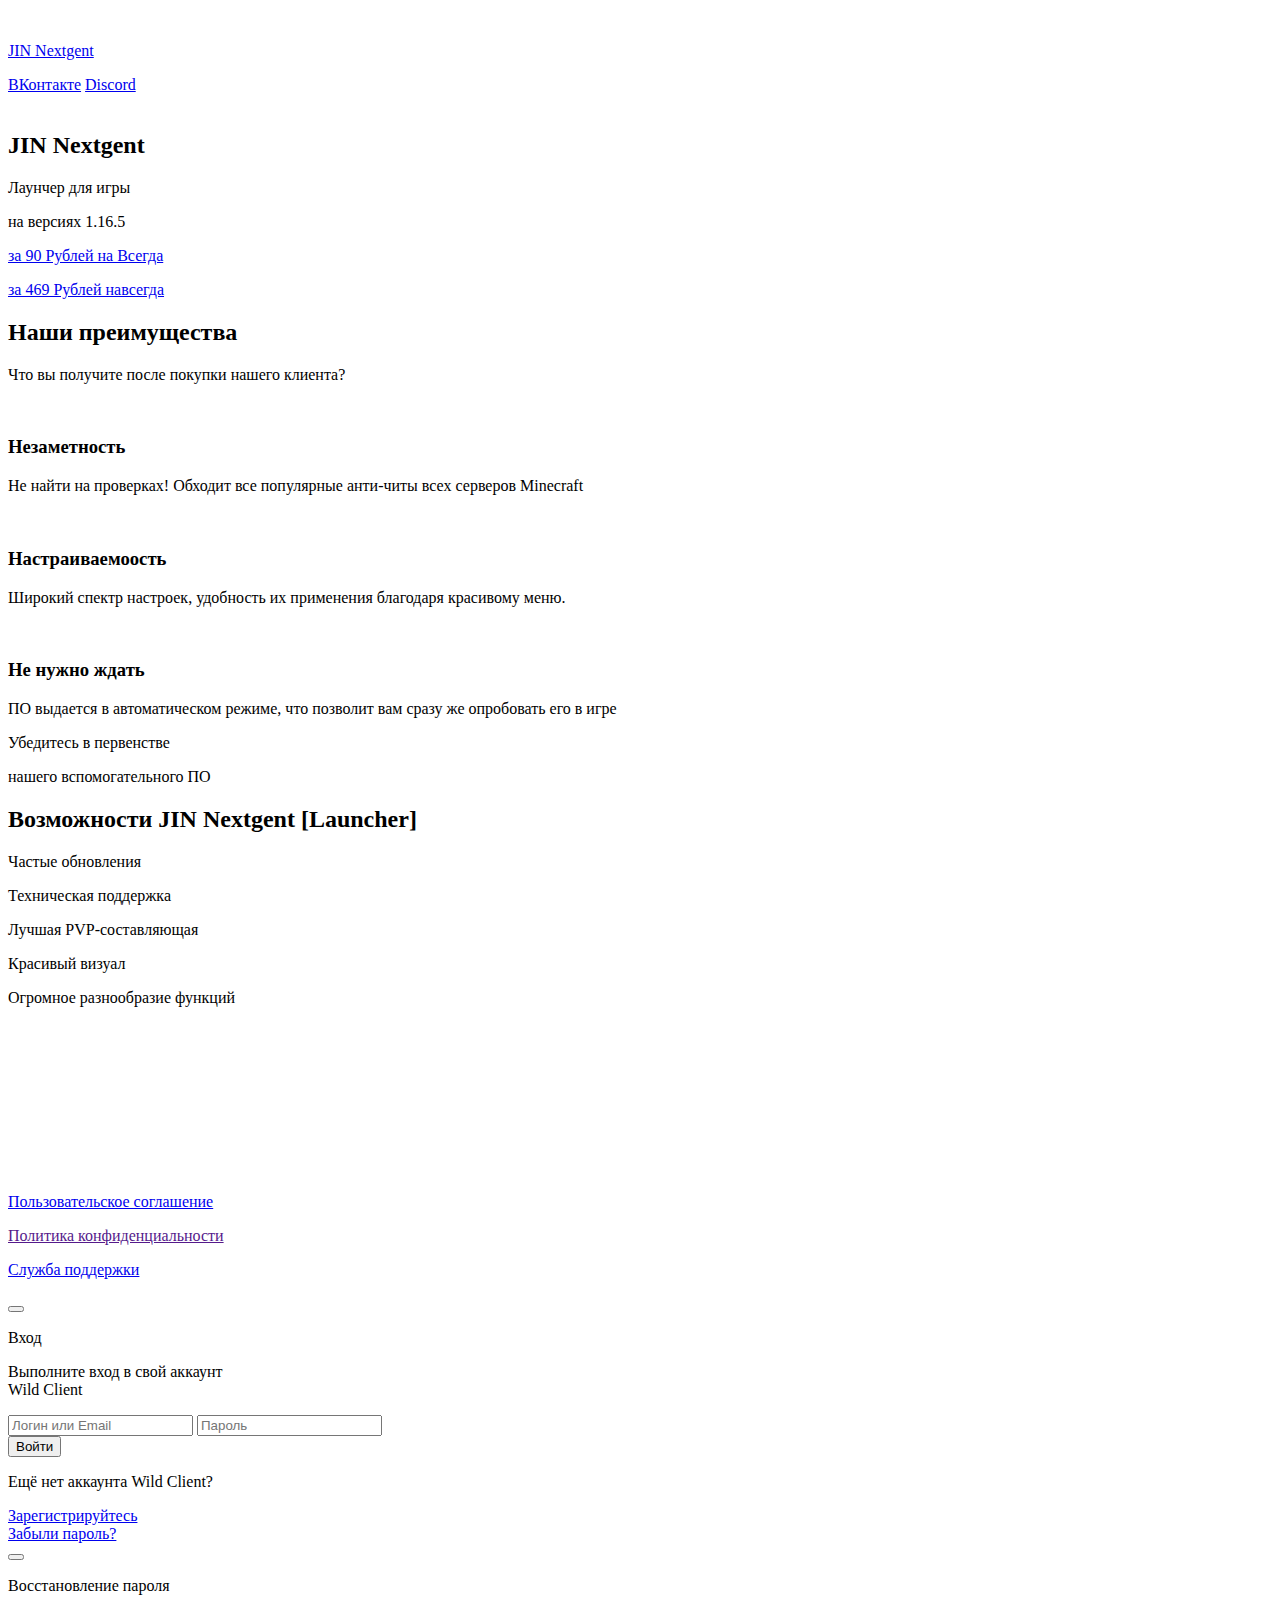
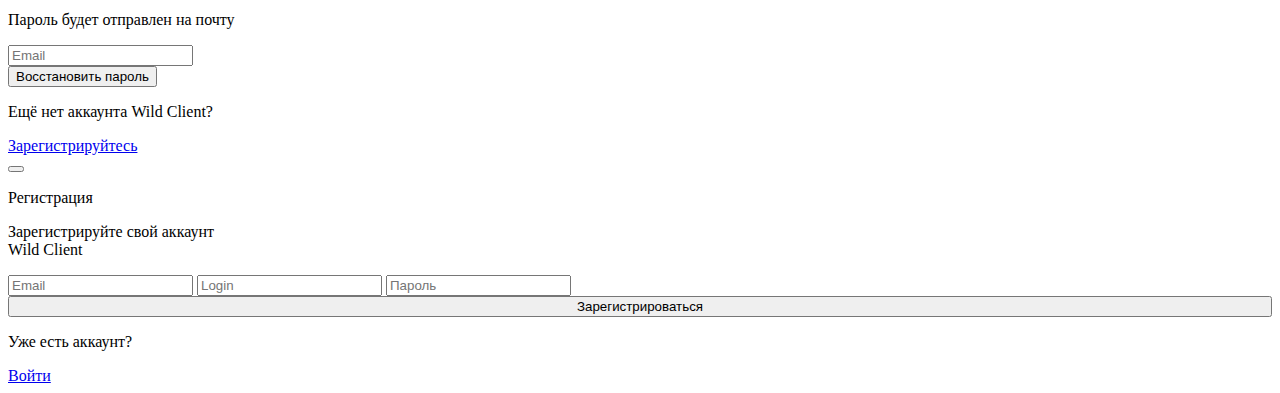
==== index.html @ 007353ff "Add files via upload" ====
<!doctype html>
<html lang="ru">
<head>
  <meta name="verification" content="792c7b5aae4a79e78aaeda80516ae2ac" />
  <meta charset="UTF-8">
  <meta name="viewport" content="width=device-width, user-scalable=no, initial-scale=1.0, maximum-scale=1.0, minimum-scale=1.0">
  <meta http-equiv="X-UA-Compatible" content="ie=edge">
  <title>JIN Nextgent</title>
  <meta name="description" content="JIN Nextgent HVH and Legit Gaming Software">
  <meta name="keywords" content="чит для майнкрафт 1.16.5,">
  <link rel="icon" type="image/png" href="res/icon.png" />
  <link rel="stylesheet" href="assets/css/normalize.css">
  <link rel="stylesheet" href="assets/css/style.css@v=44.css">
  <link rel="stylesheet" href="assets/css/media.css@v=33.css">
  <link rel="preconnect" href="https://fonts.googleapis.com">
  <link rel="preconnect" href="https://fonts.gstatic.com" crossorigin>
  <link href="https://fonts.googleapis.com/css2?family=Montserrat:wght@400;600&display=swap" rel="stylesheet">
  <link rel="stylesheet" href="assets/micromodal.css@v=55.css">
  <script type="text/javascript" src="assets/micromodal.min.js"></script>
  <script src="https://www.google.com/recaptcha/api.js" async defer></script>
</head>
<body>
<!-- Yandex.Metrika counter -->
<script type="text/javascript" >
   (function(m,e,t,r,i,k,a){m[i]=m[i]||function(){(m[i].a=m[i].a||[]).push(arguments)};
   m[i].l=1*new Date();
   for (var j = 0; j < document.scripts.length; j++) {if (document.scripts[j].src === r) { return; }}
   k=e.createElement(t),a=e.getElementsByTagName(t)[0],k.async=1,k.src=r,a.parentNode.insertBefore(k,a)})
   (window, document, "script", "https://mc.yandex.ru/metrika/tag.js", "ym");

   ym(95523201, "init", {
        clickmap:true,
        trackLinks:true,
        accurateTrackBounce:true,
        webvisor:true
   });
</script>
<noscript><div><img src="https://mc.yandex.ru/watch/95523201" style="position:absolute; left:-9999px;" alt="" /></div></noscript>
<!-- /Yandex.Metrika counter -->
<div class="container">
  <header class="header">
    <img class="burger-menu" src="assets/img/burger-menu-svgrepo-com.svg" alt="">
    <a class="header__logo" href="account.html">
      <img src="assets/img/W&#32;(1).svg" alt="">
      <p>JIN Nextgent</span></p>
    </a>
    <div class="header__links">
      <a href="https://vk.com/club224148568" target="_blank">ВКонтакте</a>
      <a href="https://discord.gg/X8xkBDRKAW" target="_blank">Discord</a>
      </a>
          </div>
  </header>
  <div class="main" id="buy">
    <div class="main__layout"></div>
    <img src="img/maingbgif.gif" alt="">
    <div class="main__content">
      <div class="main__sign">
        <h2>JIN Nextgent</span></h2>
        <p>Лаунчер для игры</p>
        <p>на версиях 1.16.5</p>
      </div>
      <div class="main__buttons">
        <div>
          <a class="main__button" href="#" data-micromodal-trigger="modal-login"Купить на Всегда вк
          <br> за 90 Рублей на Всегда</a>
          <p class="main__button_sign" style="color: #18ff03;"></p>
        </div>
        <div>
          <a class="main__button" href="#" data-micromodal-trigger="modal-login"Купить навсегда
          <br> за 469 Рублей навсегда</a>
          <p class="main__button_sign" style="color: #FFF;"></p>
        </div>
        </div>
      </div>
    </div>

  </div>
  <div class="advantages" id="advantages">
    <div class="advantages__sign">
      <h2>Наши преимущества</h2>
      <p>Что вы получите после покупки нашего клиента?</p>
    </div>
    <div class="advantages__cards">
      <div class="advantages__card">
        <img class="advantages__card__hide" src="assets/img/Hide&#32;Icon.svg" alt="">
        <h3>Незаметность</h3>
        <p>Не найти на проверках!
          Обходит все популярные
          анти-читы
          всех серверов Minecraft</p>
      </div>
      <div class="advantages__card">
        <img class="advantages__card__setting" src="assets/img/Settings&#32;Icon.svg" alt="">
        <h3>Настраиваемоость</h3>
        <p>Широкий спектр настроек,
          удобность их применения
          благодаря красивому меню.</p>
      </div>
      <div class="advantages__card">
        <img class="advantages__card__wait" src="assets/img/Buy&#32;Icon.svg" alt="">
        <h3>Не нужно ждать</h3>
        <p>ПО выдается в
          автоматическом режиме,
          что позволит вам сразу же
          опробовать его в игре</p>
      </div>
    </div>
    <div class="advantages__text">
      <p>Убедитесь в первенстве </p>
      <p> нашего вспомогательного ПО</p>
    </div>
  </div>
  <div class="video" id="video">
    <div class="video__description">
      <h2>Возможности
        JIN Nextgent</span> [Launcher]</h2>
      <p>Частые обновления</p>
      <p>Техническая поддержка</p>
      <p>Лучшая PVP-составляющая</p>
      <p>Красивый визуал</p>
      <p>Огромное разнообразие функций</p>
    </div>
    <div class="video__player">
      <iframe src="https://www.youtube.com/embed/nTDAx27y9zM" title="Jin Nextgent" frameborder="0" allow="accelerometer; autoplay; clipboard-write; encrypted-media; gyroscope; picture-in-picture; web-share" allowfullscreen></iframe>
      <!-- <img src="/assets/img/videoplayback.jpg" alt=""> -->
    </div>
  </div>
    </div>
    <div class="support__right">
				<p><a href="eula.php.html#eula">Пользовательское соглашение</a></p>
				<p><a href="">Политика конфиденциальности</a></p>
        <p><a href="https://discord.gg/f2spKGQrSP">Служба поддержки</a></p>
    </div>
  </div>
</div>


<div class="modal micromodal-slide" id="modal-login" aria-hidden="true">
  <div class="modal__overlay" tabindex="-1" data-micromodal-close>
    <div class="modal__container login_container" role="dialog" aria-modal="true" aria-labelledby="modal-1-title">
      <button class="modal__close" aria-label="Close modal" data-micromodal-close></button>
      <div class="enter">
        <p class="enter__text__big">Вход</p>
        <p class="enter__text__small">Выполните вход в свой аккаунт <br>Wild Client</p>
      </div>
      <div class="inputs">
        <input class="inputs__login" name="email" placeholder="Логин или Email" type="text">
        <input class="inputs__password" name="password" placeholder="Пароль" type="password">
      </div>
      <div class="g-recaptcha" data-sitekey="6Lepg8IbAAAAAD95riOxBFDzGsecM2KhegOT7JSE"></div>
      <div class="actions">
        <button class="actions__enter" id="btnLogin">Войти</button>
        <p class="actions__text actions__text_error" style="color:red"></p>
        <p class="actions__text">Ещё нет аккаунта Wild Client?</p>
        <a href="account.html#" class="actions__link" data-micromodal-trigger="modal-reg">Зарегистрируйтесь</a><br>
        <a href="account.html#" class="actions__link" data-micromodal-trigger="modal-reset">Забыли пароль?</a>
      </div>
    </div>
  </div>
</div>

<div class="modal micromodal-slide" id="modal-reset" aria-hidden="true">
  <div class="modal__overlay" tabindex="-1" data-micromodal-close>
    <div class="modal__container login_container" role="dialog" aria-modal="true" aria-labelledby="modal-1-title">
      <button class="modal__close" aria-label="Close modal" data-micromodal-close></button>
      <div class="enter">
        <p class="enter__text__big">Восстановление пароля</p>
        <p class="enter__text__small">Пароль будет отправлен на почту</p>
      </div>
      <div class="inputs">
        <input class="inputs__login" name="email" placeholder="Email" type="text">
      </div>
      <div class="g-recaptcha" data-sitekey="6Lepg8IbAAAAAD95riOxBFDzGsecM2KhegOT7JSE"></div>
      <div class="actions">
        <button class="actions__enter" id="btnReset">Восстановить пароль</button>
        <p class="actions__text actions__text_error" style="color:red"></p>
        <p class="actions__text">Ещё нет аккаунта Wild Client?</p>
        <a href="account.html" class="actions__link">Зарегистрируйтесь</a><br>
      </div>
    </div>
  </div>
</div>

<div class="modal micromodal-slide" id="modal-reg" aria-hidden="true">
  <div class="modal__overlay" tabindex="-1" data-micromodal-close>
    <div class="modal__container login_container" role="dialog" aria-modal="true" aria-labelledby="modal-1-title">
      <button class="modal__close" aria-label="Close modal" data-micromodal-close></button>
      <div class="enter">
        <p class="enter__text__big">Регистрация</p>
        <p class="enter__text__small">Зарегистрируйте свой аккаунт <br>Wild Client</p>
      </div>
      <div class="inputs">
        <input class="inputs__login" name="email" placeholder="Email" type="text">
        <input class="inputs__login" name="login" placeholder="Login" type="text">
        <input class="inputs__password" name="password" placeholder="Пароль" type="password">
      </div>
      <div class="g-recaptcha" data-sitekey="6Lepg8IbAAAAAD95riOxBFDzGsecM2KhegOT7JSE"></div>
      <!-- <a href="#" class="lost-password">Забыли пароль?</a> -->
      <div class="actions">
        <button class="actions__enter" style="width: 100%" id="btnRegister">Зарегистрироваться</button>
        <p class="actions__text actions__text_error" style="color:red"></p>
        <p class="actions__text">Уже есть аккаунт?</p>
        <a href="account.html#" class="actions__link" data-micromodal-trigger="modal-login">Войти</a>
      </div>
    </div>
  </div>
</div>

<script data-cfasync="false" src="cdn-cgi/scripts/5c5dd728/cloudflare-static/email-decode.min.js"></script><script src="https://cdnjs.cloudflare.com/ajax/libs/fetch/3.6.2/fetch.min.js"></script>
<script type="text/javascript">
  MicroModal.init({
    disableScroll: true,
    disableFocus: false,
  });

  document.getElementById('btnLogin').addEventListener("click", function() {
    var loginErrorText = document.querySelector("#modal-login .actions__text_error");
    let formData = new FormData();
    formData.append('signin', '1');
    formData.append('email', document.querySelector("#modal-login .inputs__login").value);
    formData.append('password', document.querySelector("#modal-login .inputs__password").value);
    formData.append('g-recaptcha-response', document.querySelector("#modal-login [name='g-recaptcha-response']").value);
    fetch("/auth.php",
            {
              method: "POST",
              body: formData
            })
            .then(async function(res){
              var resText = await res.text();
              if (resText === ""){
                loginErrorText.innerText = 'Неизвестная ошибка!';
              } else if (resText === "OK"){
                location.href = 'https://wildclient.ru/account';
              } else {
                loginErrorText.innerText = resText;
              }
            })
  });
  document.getElementById('btnRegister').addEventListener("click", function() {
    var loginErrorText = document.querySelector("#modal-reg .actions__text_error");
    let formData = new FormData();
    formData.append('signup', '1');
    formData.append('email', document.querySelector("#modal-reg .inputs__login[name='email']").value);
    formData.append('login', document.querySelector("#modal-reg .inputs__login[name='login']").value);
    formData.append('password', document.querySelector("#modal-reg .inputs__password").value);
    formData.append('g-recaptcha-response', document.querySelector("#modal-reg [name='g-recaptcha-response']").value);
    fetch("/auth.php",
            {
              method: "POST",
              body: formData
            })
            .then(async function(res){
              var resText = await res.text();
              if (resText === ""){
                loginErrorText.innerText = 'Неизвестная ошибка!';
              } else if (resText === "OK"){
                location.href = 'https://wildclient.ru/account';
              } else {
                loginErrorText.innerText = resText;
              }
            })
  });
  document.getElementById('btnReset').addEventListener("click", function() {
    var loginErrorText = document.querySelector("#modal-reset .actions__text_error");
    let formData = new FormData();
    formData.append('reset_password', '1');
    formData.append('email', document.querySelector("#modal-reset .inputs__login[name='email']").value);
    formData.append('g-recaptcha-response', document.querySelector("#modal-reset [name='g-recaptcha-response']").value);
    fetch("/auth.php",
            {
              method: "POST",
              body: formData
            })
            .then(async function(res){
              var resText = await res.text();
              if (resText === ""){
                loginErrorText.innerText = 'Неизвестная ошибка!';
              } else if (resText === "OK"){
                loginErrorText.innerText = 'Письмо выслано на почту.';
              } else {
                loginErrorText.innerText = resText;
              }
            })
  });
</script>

</body>
</html>
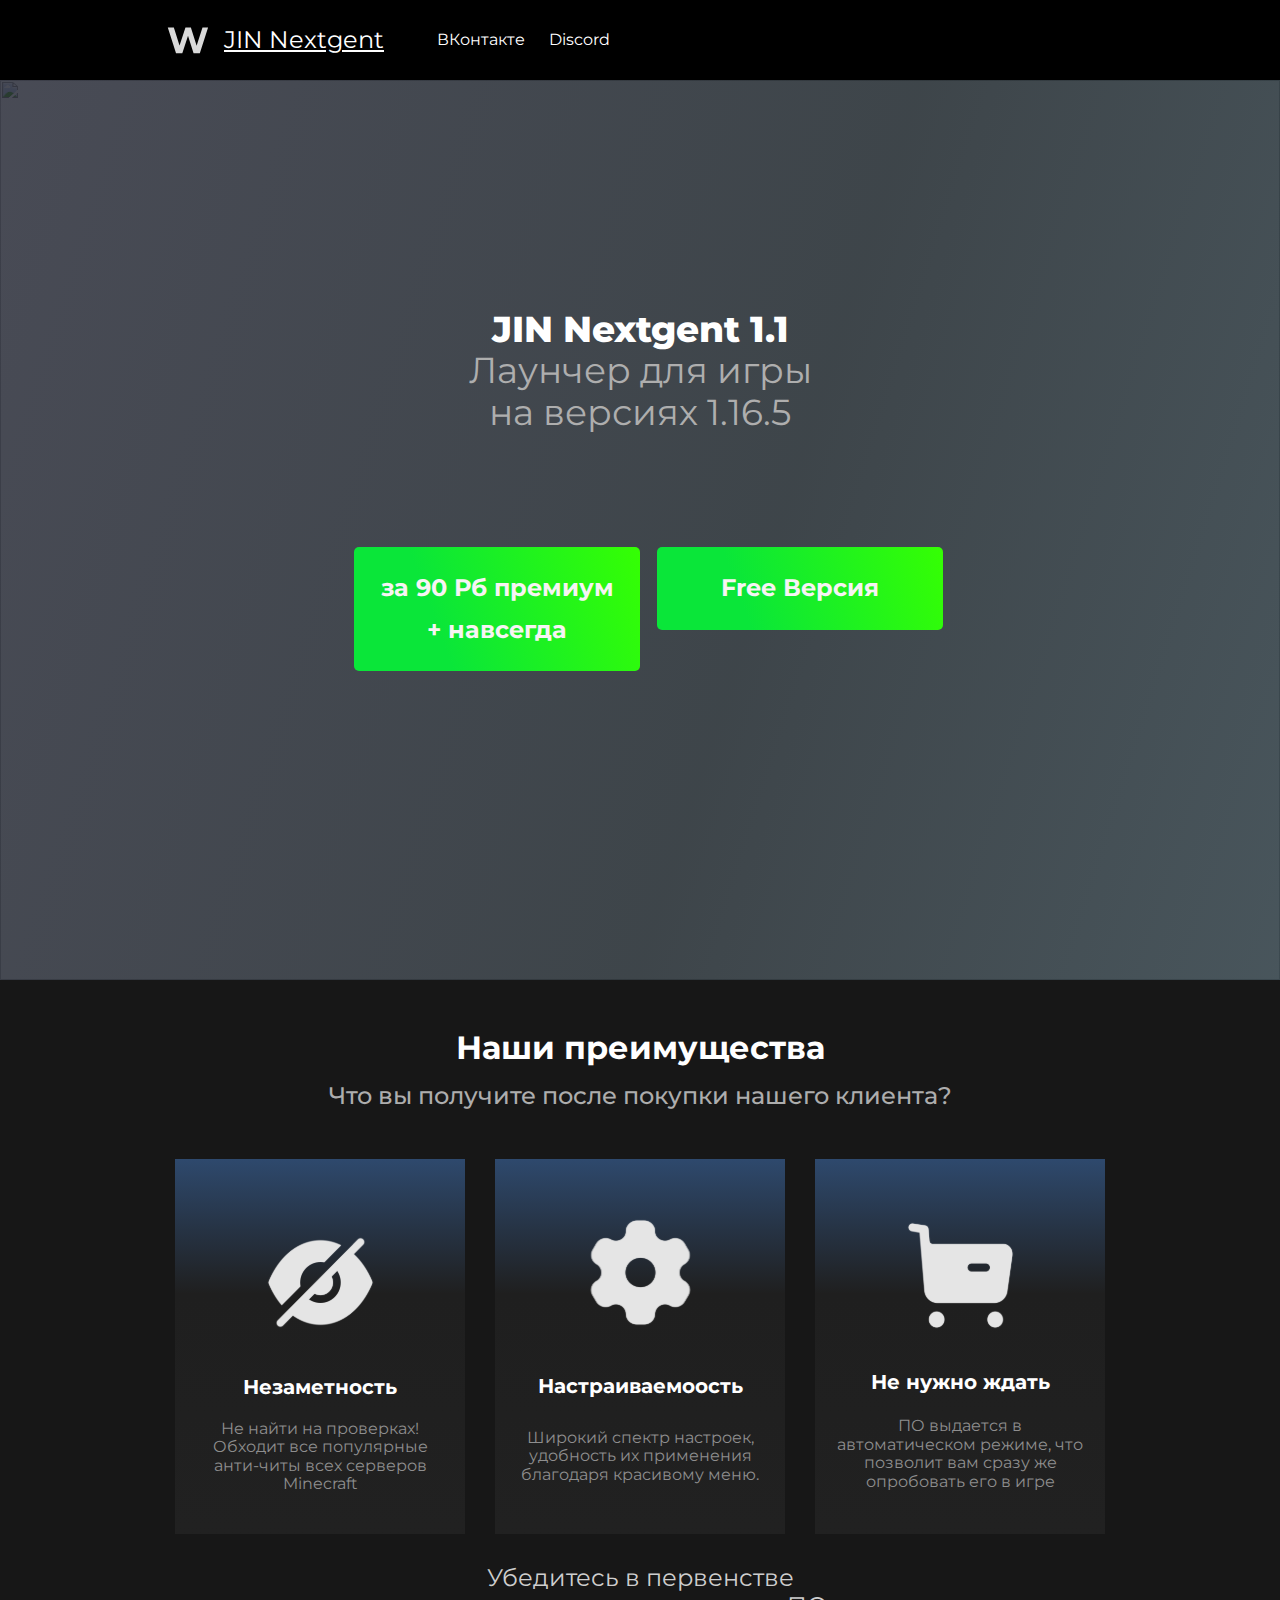
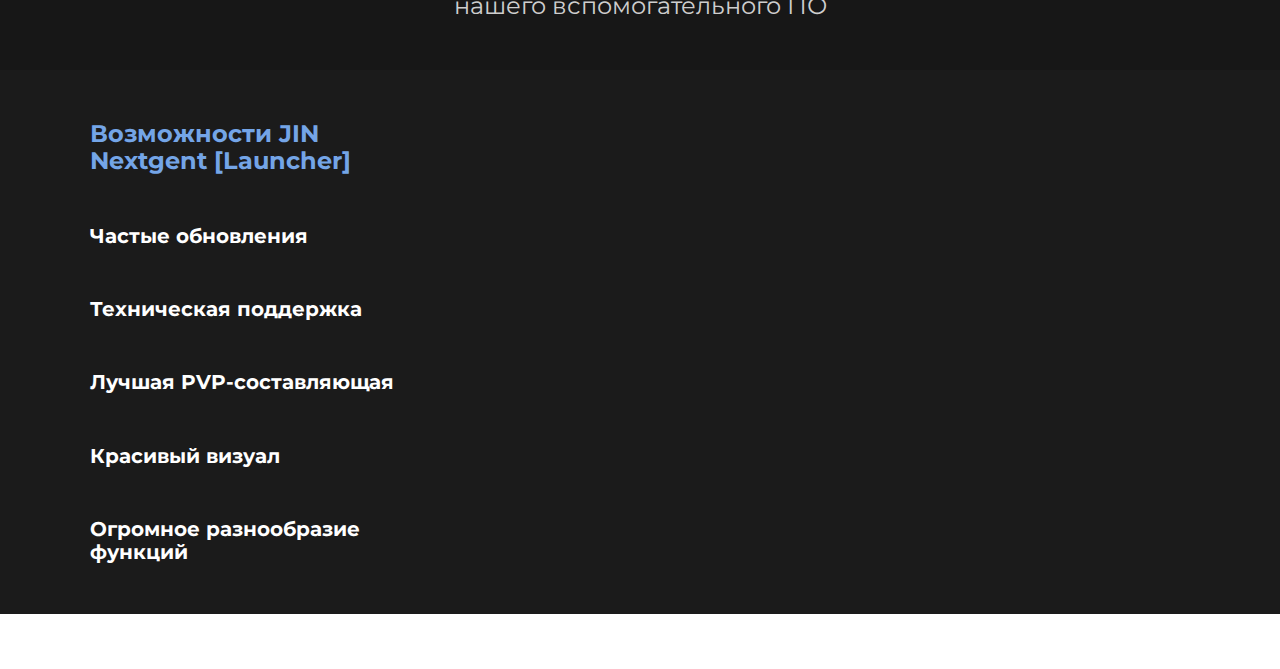
==== commit d0373f0d: "index.html" ====
--- a/index.html
+++ b/index.html
@@ -45,8 +45,8 @@
       <p>JIN Nextgent</span></p>
     </a>
     <div class="header__links">
-      <a href="https://vk.com/club224148568" target="_blank">ВКонтакте</a>
-      <a href="https://discord.gg/X8xkBDRKAW" target="_blank">Discord</a>
+      <a href="https://vk.com/jinextgent" target="_blank">ВКонтакте</a>
+      <a href="https://discord.gg/mJr3y9XADA" target="_blank">Discord</a>
       </a>
           </div>
   </header>
@@ -55,19 +55,19 @@
     <img src="img/maingbgif.gif" alt="">
     <div class="main__content">
       <div class="main__sign">
-        <h2>JIN Nextgent</span></h2>
+        <h2>JIN Nextgent 1.1</span></h2>
         <p>Лаунчер для игры</p>
         <p>на версиях 1.16.5</p>
       </div>
       <div class="main__buttons">
         <div>
-          <a class="main__button" href="#" data-micromodal-trigger="modal-login"Купить на Всегда вк
-          <br> за 90 Рублей на Всегда</a>
+          <a class="main__button" href="https://vk.com/jinextgent?w=product-224148568_8950917%2Fquery"
+          <br> за 90 Рб премиум + навсегда </a>
           <p class="main__button_sign" style="color: #18ff03;"></p>
         </div>
         <div>
-          <a class="main__button" href="#" data-micromodal-trigger="modal-login"Купить навсегда
-          <br> за 469 Рублей навсегда</a>
+          <a class="main__button" href="https://vk.com/jinextgent?w=product-224148568_8952605%2Fquery"
+          <br> Free Версия </a>
           <p class="main__button_sign" style="color: #FFF;"></p>
         </div>
         </div>
--- a/assets/css/style.css@v=44.css
+++ b/assets/css/style.css@v=44.css
@@ -0,0 +1,377 @@
+
+html {
+    box-sizing: border-box;
+    font-size: 16px;
+    font-family: 'Montserrat';
+}
+
+*, *:before, *:after {
+    box-sizing: inherit;
+}
+
+body, h1, h2, h3, h4, h5, h6, p, ol, ul {
+    margin: 0;
+    padding: 0;
+    font-weight: normal;
+}
+
+body {
+    display: flex;
+    flex-direction: column;
+    width: 100%;
+    max-width: 100%;
+    overflow-x: hidden;
+}
+
+ol, ul {
+    list-style: none;
+}
+
+.container {
+    display: flex;
+    flex-direction: column;
+    justify-content: center;
+    width: 100vw;
+}
+
+.header {
+    display: grid;
+    grid-template-columns: 1fr 1fr 1fr;
+    align-items: center;
+    justify-items: center;
+    background-color: #000000;
+    width: 100vw;
+    height: 80px;
+    color: white;
+}
+
+.burger-menu{
+display: none;
+}
+
+.header__logo{
+    display: flex;
+    justify-self: end;
+    align-self: center;
+    padding-right: 10%;
+    gap: 15px;
+    font-size: 24px;
+    color: #fff;
+}
+.header__logo:visited{
+  color: #fff;
+}
+.header__links{
+    justify-self: start;
+}
+.header__links > a {
+    color: white;
+    text-decoration: none;
+    padding: 8px 10px 8px 10px;
+    font-size: 16px;
+}
+.header__links > a:hover{
+    color: #79ABF6;
+}
+.header__buttons{
+    display:flex;
+
+}
+.header__buttons :hover{
+    display:flex;
+    color: #79ABF6;
+}
+.header__buttons__inside{
+    display: flex;
+    align-items: center;
+    padding-left: 10px;
+    padding-right: 10px;
+    text-decoration: none;
+    color: white;
+    cursor: pointer;
+}
+.header__buttons__inside >p{
+    padding-left: 5px;
+}
+
+.main {
+    height: 100vh;
+    display: flex;
+    flex-direction: column;
+    justify-content: start;
+    align-self: center;
+}
+.main >img{
+    position: absolute;
+    z-index: 0;
+    left: 0;
+    width: 100%;
+    height: 100%;
+}
+.main__layout{
+    left: 0;
+    width: 100%;
+    height: 100%;
+    z-index: 1;
+    position: absolute;
+    background: linear-gradient(107.56deg, rgba(30, 33, 46, 0.81) 0%, rgba(17, 26, 32, 0.81) 58.85%, rgba(30, 46, 54, 0.81) 100%);
+}
+.main__content{
+    z-index: 1;
+    display: flex;
+    flex-direction: column;
+    height: 100%;
+    padding-top: 40%;
+}
+.main > p{
+    align-self: center;
+}
+.main__sign{
+    display: flex;
+    flex-direction: column;
+    justify-content: center;
+    align-items: center;
+    color: #ffffff;
+
+}
+.main__sign > h2{
+    font-size: 36px;
+    font-weight: 800;
+}
+.main__sign > p{
+    font-size: 36px;
+    font-weight: normal;
+    color: #AEAEAE;
+}
+.main__buttons{
+    display: flex;
+    flex-direction: row;
+    gap: 3%;
+    padding-top: 20%;
+
+}
+.main__button{
+    display: block;
+    text-align: center;
+    line-height: 42px;
+    font-size: 24px;
+    min-height: 83px;
+    width: 286px;
+    font-weight: 700;
+    padding: 20px;
+    background-image: linear-gradient(70deg, #0ae639 30%, #35ff03 100%);
+    background-color: rgb(126, 139, 124);
+    border: 0 solid ;
+    border-radius: 5px;
+    color: #f7f4f4;
+    cursor: pointer;
+    transition: background .2s ease-in-out, transform .1s ease-in-out, border-radius .2s ease-in-out;
+    text-decoration: none;
+}
+.main__button:hover{
+    background-color: black;
+    background-image: none;
+    border-radius: 15px;
+}
+.main__button:active{
+    background-image: none;
+    background-color: white;
+    transform: scale(1.05);
+    color: #1F1F1F;
+}
+.main__button_sign{
+    text-align: center;
+    padding-top: 5%;
+    color: #7E7E7E;
+}
+.advantages {
+    display: flex;
+    width: 100%;
+    flex-direction: column;
+    align-self: center;
+    align-items: center;
+    padding-top: 50px;
+    padding-bottom: 50px;
+    background-color: #171717;
+
+}
+.advantages__sign{
+    display: flex;
+    flex-direction: column;
+    align-items: center;
+}
+.advantages__sign > h2{
+    color: white;
+    font-size: 32px;
+    font-weight: 700;
+    padding-bottom: 15px;
+}
+.advantages__sign > p{
+    color: #ADADAD;
+    font-size: 24px;
+    font-weight: 500;
+
+}
+
+.advantages__text{
+    display: flex;
+    flex-direction: column;
+    align-items: center;
+    font-size: 24px;
+    color: #CECECE;
+    font-weight: 500;
+    padding-top: 30px;
+}
+.advantages__cards{
+    display: flex;
+    justify-content: center;
+    align-items: stretch;
+    padding-top: 50px;
+    width: 60%;
+    gap: 30px
+}
+.advantages__card{
+    display: flex;
+    flex-direction: column;
+    align-items: center;
+    justify-content: space-evenly;
+    padding: 20px;
+    min-width: 290px;
+    min-height: 375px;
+    background: linear-gradient(180deg, rgba(46,73,109,1) 0%, rgba(31,31,31,1) 36%, rgba(33,33,33,1) 100%);
+    transition: background 0.5s ease-in-out;
+}
+.advantages__card:hover{
+    background:#2E496DFF;
+    color: white;
+}
+.advantages__card:hover >p{
+     color: white;
+ }
+.advantages__card >h3{
+    color: #FFFFFF;
+    align-self: center;
+    justify-self: flex-end;
+    font-size: 20px;
+    font-weight: bold;
+    padding-top: 10px;
+}
+.advantages__card >p{
+    color: #8E8E8E;
+    text-align: center;
+    font-size: 16px;
+    font-weight: 400;
+
+}
+
+.advantages__card__optifine{
+    padding-bottom: 40px;
+    padding-top: 50px;
+}
+.advantages__card__hide{
+    padding-top: 20px;
+}
+
+.advantages__card__wait{
+    padding-top: 10px;
+}
+.video {
+    width: 100vw;
+    min-height: 540px;
+    background-color: #1B1B1B;
+    display: flex;
+    justify-content: space-between;
+}
+.video__description{
+    display: flex;
+    flex-direction: column;
+    justify-content: space-evenly;
+    max-width: 500px;
+    padding-left: 7%;
+    padding-right: 2%;
+}
+.video__description >h2{
+    color: #74A5E7;
+    font-weight: bold;
+    font-size: 24px;
+}
+.video__description >p{
+    color: #ffffff;
+    font-weight: bold;
+    font-size: 20px;
+}
+.video__player{
+    width: 100%;
+    height: auto;
+}
+.video__player > img{
+    width: 100%;
+    min-height: 540px;
+}
+.video__player > video{
+    width: 100%;
+    min-height: 540px;
+}
+.video__player > iframe{
+    width: 100%;
+    min-height: 540px;
+}
+.support {
+    position: relative;
+    display: flex;
+    justify-content: space-evenly;
+    background-color: black;
+    color: white;
+    padding-top: 50px;
+    padding-bottom: 100px;
+    z-index: 1;
+}
+.support >img{
+    position: absolute;
+    z-index: 2;
+    height: 100%;
+    bottom: 0;
+
+}
+
+.support > div > h3{
+    font-size: 32px;
+    font-weight: 600;
+    padding-bottom: 20px;
+}
+.support > div > p{
+    padding-bottom: 20px;
+    font-size: 20px;
+    font-weight: 500;
+}
+.support__mid{
+    display: flex;
+    flex-direction: column;
+    justify-content: center;
+    align-items: center;
+}
+.support__mid >div{
+    display: flex;
+    flex-direction: row;
+    justify-content: space-around;
+    gap: 20px;
+}
+.support__mid >div >p{
+   font-size: 24px;
+}
+.support__right{
+    text-align: end;
+    flex-basis: 20%;
+}
+
+.support__left {
+    flex-basis: 20%;
+}
+
+.support__left a, .support__right a {
+    color: white;
+    text-decoration: none;
+}
+.support__left a:hover, .support__right a:hover{
+    color: #79ABF6;
+}
--- a/assets/css/media.css@v=33.css
+++ b/assets/css/media.css@v=33.css
@@ -0,0 +1,444 @@
+@media (max-width: 1200px) {
+    .header{
+        grid-template-columns: 1fr 2fr 1fr;
+    }
+    .header__links{
+        width: 100%;
+        padding-left: 20%;
+    }
+    .header__links > a {
+        padding: 5px;
+        font-size: 14px;
+    }
+    .header__logo >p{
+        display: none;
+    }
+    .header__logo >img{
+        justify-self: start;
+    }
+    /*.header__buttons__inside > p{
+        display: none;
+    }*/
+    .main{
+        height: 700px;
+    }
+    .main > img{
+        height: 700px;
+    }
+    .main__layout{
+        height: 700px;
+    }
+    .advantages__cards{
+        flex-direction: column;
+    }
+}
+@media (max-width: 769px) {
+    .header {
+        display: grid;
+        grid-template-columns:1fr 1fr;
+        align-items: center;
+        justify-items: center;
+        background-color: #000000;
+        width: 100vw;
+        height: 100px;
+        color: white;
+    }
+    /*.burger-menu{
+        display: block;
+        width: 40px;
+        height: 40px;
+        fill: white;
+    }*/
+    .header__logo{
+        justify-self: center;
+        align-self: center;
+
+    }
+    .header__links{
+        display: none;
+    }
+    .video {
+        width: 100vw;
+        min-height: 540px;
+        background-color: #1B1B1B;
+        display: flex;
+        flex-direction: column;
+        justify-content: space-between;
+        align-items: center
+    }
+    .video__description{
+        display: flex;
+        flex-direction: column;
+        gap: 20px;
+        justify-content: space-evenly;
+        max-width: 500px;
+        padding-left: 7%;
+        padding-right: 2%;
+        padding-top: 20px;
+
+    }
+    .video__description >h2{
+        color: #74A5E7;
+        font-weight: bold;
+        font-size: 24px;
+        text-align: center;
+    }
+    .video__description >p{
+        color: #ffffff;
+        font-weight: bold;
+        font-size: 20px;
+        text-align: center;
+    }
+    .video__player{
+        width: 100%;
+        height: auto;
+        margin-top: 20px;
+    }
+    .video__player > img, .video__player > video, .video__player > iframe {
+        width: 100%;
+    }
+    .support {
+        position: relative;
+        display: flex;
+        flex-direction: column;
+        justify-content: space-evenly;
+        background-color: black;
+        color: white;
+        padding-top: 50px;
+        padding-bottom: 100px;
+        z-index: 1;
+    }
+    .support >img{
+        position: absolute;
+        z-index: 2;
+        height: 100%;
+        bottom: 0;
+
+    }
+
+    .support > div > h3{
+        font-size: 32px;
+        font-weight: 600;
+        padding-bottom: 20px;
+    }
+    .support > div > p{
+        padding-bottom: 20px;
+        font-size: 20px;
+        font-weight: 500;
+    }
+    .support__mid{
+        display: flex;
+        flex-direction: column;
+        justify-content: center;
+        align-items: center;
+    }
+    .support__mid >div{
+        display: flex;
+        flex-direction: row;
+        justify-content: space-around;
+        gap: 20px;
+    }
+    .support__mid >div >p{
+        font-size: 24px;
+    }
+    .support__right{
+        text-align: end;
+        display: none;
+    }
+    .support__left{
+        display: none;
+    }
+}
+@media (max-width: 576px) {
+
+    .header {
+        display: grid;
+        grid-template-columns:1fr 1fr;
+        align-items: center;
+        justify-items: center;
+        background-color: #000000;
+        width: 100vw;
+        height: 100px;
+        color: white;
+    }
+    /*.burger-menu{
+        display: block;
+        width: 40px;
+        height: 40px;
+        fill: white;
+    }*/
+    .header__logo{
+        justify-self: center;
+        align-self: center;
+
+    }
+    .header__links{
+        display: none;
+    }
+    .main {
+        height: 600px;
+        display: flex;
+        flex-direction: column;
+        justify-content: start;
+        align-self: center;
+    }
+    .main >img{
+        position: absolute;
+        z-index: 0;
+        left: 0;
+        width: 100%;
+        height: 600px;
+    }
+    .main__layout{
+        left: 0;
+        width: 100%;
+        height: 600px;
+        z-index: 1;
+        position: absolute;
+        background: linear-gradient(107.56deg, rgba(30, 33, 46, 0.81) 0%, rgba(17, 26, 32, 0.81) 58.85%, rgba(30, 46, 54, 0.81) 100%);
+    }
+    .main__content{
+        z-index: 1;
+        display: flex;
+        flex-direction: column;
+        height: 100%;
+        padding-top: 40%;
+    }
+    .main > p{
+        align-self: center;
+    }
+    .main__sign{
+        display: flex;
+        flex-direction: column;
+        justify-content: center;
+        align-items: center;
+        color: #ffffff;
+
+    }
+    .main__sign > h2{
+        font-size: 24px;
+        font-weight: 800;
+    }
+    .main__sign > p{
+        font-size: 18px;
+        font-weight: normal;
+        color: #AEAEAE;
+    }
+    .main__buttons{
+        display: flex;
+        flex-direction: row;
+        justify-content: space-around;
+        gap: 3%;
+
+    }
+    .main__button{
+        background-image: linear-gradient(70deg, #354ba6 30%, #2c77a6 100%);
+        border: 0px solid ;
+        color: #f7f4f4;
+        width: 120px;
+        height: 60px;
+        font-size: 12px;
+        font-weight: 700;
+        padding-bottom: 20px;
+        cursor: pointer;
+        line-height: inherit!important;
+    }
+    .main__button:hover{
+        background-image: linear-gradient(70deg, #000002 30%, #000000 100%);
+        transition-duration: 1s
+    }
+    .main__button_sign{
+        text-align: center;
+        color: #7E7E7E;
+    }
+    .advantages {
+        display: flex;
+        width: 100%;
+        flex-direction: column;
+        align-self: center;
+        align-items: center;
+        padding-top: 50px;
+        padding-bottom: 50px;
+        background-color: #171717;
+
+    }
+    .advantages__sign{
+        display: flex;
+        flex-direction: column;
+        align-items: center;
+    }
+    .advantages__sign > h2{
+        color: white;
+        font-size: 24px;
+        font-weight: 700;
+        padding-bottom: 15px;
+    }
+    .advantages__sign > p{
+        color: #ADADAD;
+        font-size: 12px;
+        font-weight: 500;
+
+    }
+
+    .advantages__text{
+        display: flex;
+        flex-direction: column;
+        align-items: center;
+        font-size: 18px;
+        color: #CECECE;
+        font-weight: 500;
+        padding-top: 30px;
+    }
+    .advantages__cards{
+        display: flex;
+        justify-content: center;
+        padding-top: 50px;
+        width: 60%;
+    }
+    .advantages__card{
+        display: flex;
+        flex-direction: column;
+        align-items: center;
+        justify-content: space-evenly;
+        background: linear-gradient(180deg, rgba(46,73,109,1) 0%, rgba(31,31,31,1) 36%, rgba(33,33,33,1) 100%);
+        transition: background 0.5s ease;
+        min-width: auto!important;
+    }
+    .advantages__card:hover{
+        background:#2E496DFF;
+        color: white;
+    }
+    .advantages__card:hover >p{
+        color: white;
+    }
+    .advantages__card >h3{
+        color: #FFFFFF;
+        align-self: center;
+        justify-self: flex-end;
+        font-size: 18px;
+        font-weight: bold;
+        padding-top: 10px;
+    }
+    .advantages__card >p{
+        color: #8E8E8E;
+        text-align: center;
+        font-size: 14px;
+        font-weight: 400;
+
+    }
+
+    .advantages__card__optifine{
+        padding-bottom: 40px;
+        padding-top: 50px;
+    }
+    .advantages__card__hide{
+        padding-top: 20px;
+    }
+
+    .advantages__card__wait{
+        padding-top: 10px;
+    }
+    .video {
+        width: 100vw;
+        min-height: 540px;
+        background-color: #1B1B1B;
+        display: flex;
+        flex-direction: column;
+        justify-content: space-between;
+    }
+    .video__description{
+        display: flex;
+        flex-direction: column;
+        gap: 20px;
+        justify-content: space-evenly;
+        max-width: 500px;
+        padding-left: 7%;
+        padding-right: 2%;
+        padding-top: 20px;
+    }
+    .video__description >h2{
+        color: #74A5E7;
+        font-weight: bold;
+        font-size: 24px;
+    }
+    .video__description >p{
+        color: #ffffff;
+        font-weight: bold;
+        font-size: 20px;
+    }
+    .video__player{
+        width: 100%;
+        height: auto;
+        margin-top: 20px;
+    }
+    .video__player > img, .video__player > video, .video__player > iframe {
+        width: 100%;
+    }
+    .support {
+        position: relative;
+        display: flex;
+        flex-direction: column;
+        justify-content: space-evenly;
+        background-color: black;
+        color: white;
+        padding-top: 50px;
+        padding-bottom: 100px;
+        z-index: 1;
+    }
+    .support >img{
+        position: absolute;
+        z-index: 2;
+        height: 100%;
+        bottom: 0;
+
+    }
+
+    .support > div > h3{
+        font-size: 32px;
+        font-weight: 600;
+        padding-bottom: 20px;
+    }
+    .support > div > p{
+        padding-bottom: 20px;
+        font-size: 20px;
+        font-weight: 500;
+    }
+    .support__mid{
+        display: flex;
+        flex-direction: column;
+        justify-content: center;
+        align-items: center;
+    }
+    .support__mid >div{
+        display: flex;
+        flex-direction: row;
+        justify-content: space-around;
+        gap: 20px;
+    }
+    .support__mid >div >p{
+        font-size: 24px;
+    }
+    .support__right{
+        text-align: end;
+        display: none;
+    }
+    .support__left{
+        display: none;
+    }
+}
+
+
+@media (max-width: 769px) {
+    .login_container{
+        padding:  70px 120px 70px 120px;
+    }
+}
+@media (max-width: 576px) {
+    .login_container{
+        padding:  30px 40px 30px 40px;
+    }
+    .enter__text__big{
+        font-size: 30px;
+        font-weight: 600;
+    }
+}--- a/assets/micromodal.css@v=55.css
+++ b/assets/micromodal.css@v=55.css
@@ -0,0 +1,236 @@
+.modal__overlay {
+  position: fixed;
+  top: 0;
+  left: 0;
+  right: 0;
+  bottom: 0;
+  background: rgba(0,0,0,0.6);
+  display: flex;
+  justify-content: center;
+  align-items: center;
+}
+
+.modal__container {
+  background-color: #fff;
+  padding: 30px;
+  max-width: 500px;
+  max-height: 100vh;
+  border-radius: 4px;
+  overflow-y: auto;
+  box-sizing: border-box;
+  position: relative;
+}
+
+.modal__header {
+  display: flex;
+  justify-content: space-between;
+  align-items: center;
+}
+
+.modal__title {
+  margin-top: 0;
+  margin-bottom: 0;
+  font-weight: 600;
+  font-size: 1.25rem;
+  line-height: 1.25;
+  color: #00449e;
+  box-sizing: border-box;
+}
+
+.modal__close {
+  cursor: pointer;
+  background: transparent;
+  border: 0;
+  height: 30px;
+  width: 30px;
+  position: absolute;
+  top: 30px;
+  right: 30px;
+}
+
+.modal__header .modal__close:before { content: "\2715"; }
+
+.modal__content {
+  margin-top: 2rem;
+  margin-bottom: 2rem;
+  line-height: 1.5;
+  color: rgba(0,0,0,.8);
+}
+
+.modal__btn {
+  font-size: .875rem;
+  padding-left: 1rem;
+  padding-right: 1rem;
+  padding-top: .5rem;
+  padding-bottom: .5rem;
+  background-color: #e6e6e6;
+  color: rgba(0,0,0,.8);
+  border-radius: .25rem;
+  border-style: none;
+  border-width: 0;
+  cursor: pointer;
+  -webkit-appearance: button;
+  text-transform: none;
+  overflow: visible;
+  line-height: 1.15;
+  margin: 0;
+  will-change: transform;
+  -moz-osx-font-smoothing: grayscale;
+  -webkit-backface-visibility: hidden;
+  backface-visibility: hidden;
+  -webkit-transform: translateZ(0);
+  transform: translateZ(0);
+  transition: -webkit-transform .25s ease-out;
+  transition: transform .25s ease-out;
+  transition: transform .25s ease-out,-webkit-transform .25s ease-out;
+}
+
+.modal__btn:focus, .modal__btn:hover {
+  -webkit-transform: scale(1.05);
+  transform: scale(1.05);
+}
+
+.modal__btn-primary {
+  background-color: #00449e;
+  color: #fff;
+}
+
+/**************************\
+  Demo Animation Style
+\**************************/
+@keyframes mmfadeIn {
+    from { opacity: 0; }
+      to { opacity: 1; }
+}
+
+@keyframes mmfadeOut {
+    from { opacity: 1; }
+      to { opacity: 0; }
+}
+
+@keyframes mmslideIn {
+  from { transform: translateY(15%); }
+    to { transform: translateY(0); }
+}
+
+@keyframes mmslideOut {
+    from { transform: translateY(0); }
+    to { transform: translateY(-10%); }
+}
+
+.micromodal-slide {
+  display: none;
+}
+
+.micromodal-slide.is-open {
+  display: block;
+}
+
+.micromodal-slide[aria-hidden="false"] .modal__overlay {
+  animation: mmfadeIn .3s cubic-bezier(0.0, 0.0, 0.2, 1);
+}
+
+.micromodal-slide[aria-hidden="false"] .modal__container {
+  animation: mmslideIn .3s cubic-bezier(0, 0, .2, 1);
+}
+
+.micromodal-slide[aria-hidden="true"] .modal__overlay {
+  animation: mmfadeOut .3s cubic-bezier(0.0, 0.0, 0.2, 1);
+}
+
+.micromodal-slide[aria-hidden="true"] .modal__container {
+  animation: mmslideOut .3s cubic-bezier(0, 0, .2, 1);
+}
+
+.micromodal-slide .modal__container,
+.micromodal-slide .modal__overlay {
+  will-change: transform;
+}
+
+.modal {
+    z-index: 999;
+}
+
+.login_container{
+    display: flex;
+    flex-direction: column;
+    justify-content: space-between;
+    align-self: center;
+    align-items: center;
+    max-width: 700px;
+    background: linear-gradient(180deg, #232323 0%, #1C1C1C 100%);
+    box-shadow: 0 0 20px rgba(20, 20, 20, 0.3);
+    padding:  90px 150px 90px 150px;
+    border-radius: 25px;
+    color: white;
+}
+
+
+.enter{
+    display: flex;
+    flex-direction: column;
+    align-items: center;
+}
+.enter__text__big{
+    font-size: 36px;
+    font-weight: 600;
+}
+.enter__text__small{
+    text-align: center;
+    margin-bottom: 10px;
+    color: #8E8E8E;
+}
+.inputs{
+    display: flex;
+    flex-direction: column;
+}
+.inputs > input{
+    max-width: 400px;
+    min-width: 300px;
+    margin-bottom: 20px;
+    background-color: rgba(142, 142, 142, 0);
+    border: 2px solid #707070;
+    border-radius: 12px;
+    padding: 10px 10px 10px 10px;
+    color: white;
+}
+.lost-password{
+    text-decoration: none;
+    color: #718BE4;
+    align-self: flex-start;
+    margin-bottom: 15px;
+}
+.actions{
+    display: flex;
+    flex-direction: column;
+    align-items: center;
+}
+.actions__enter{
+    background-image: linear-gradient(70deg, #354ba6 30%, #2c77a6 100%);
+    border: 0 solid ;
+    color: #f7f4f4;
+    font-size: 20px;
+    font-weight: 600;
+    width: 80%;
+    padding: 13px 40px 13px 40px;
+    cursor: pointer;
+    margin-bottom: 10px;
+}
+.actions__enter:hover{
+    background-image: linear-gradient(70deg, #000002 30%, #000000 100%);
+    transition-duration: 1s
+}
+.actions__enter:active{
+    background-image: linear-gradient(70deg, #e5e5e5 30%, #e5e5e5 100%);
+    color: #1F1F1F;
+}
+.actions > p{
+    font-size: 16px;
+}
+.actions__link {
+    font-size: 16px;
+    text-decoration: none;
+    color: #718BE4;
+    align-self: center;
+    text-align: center;
+}